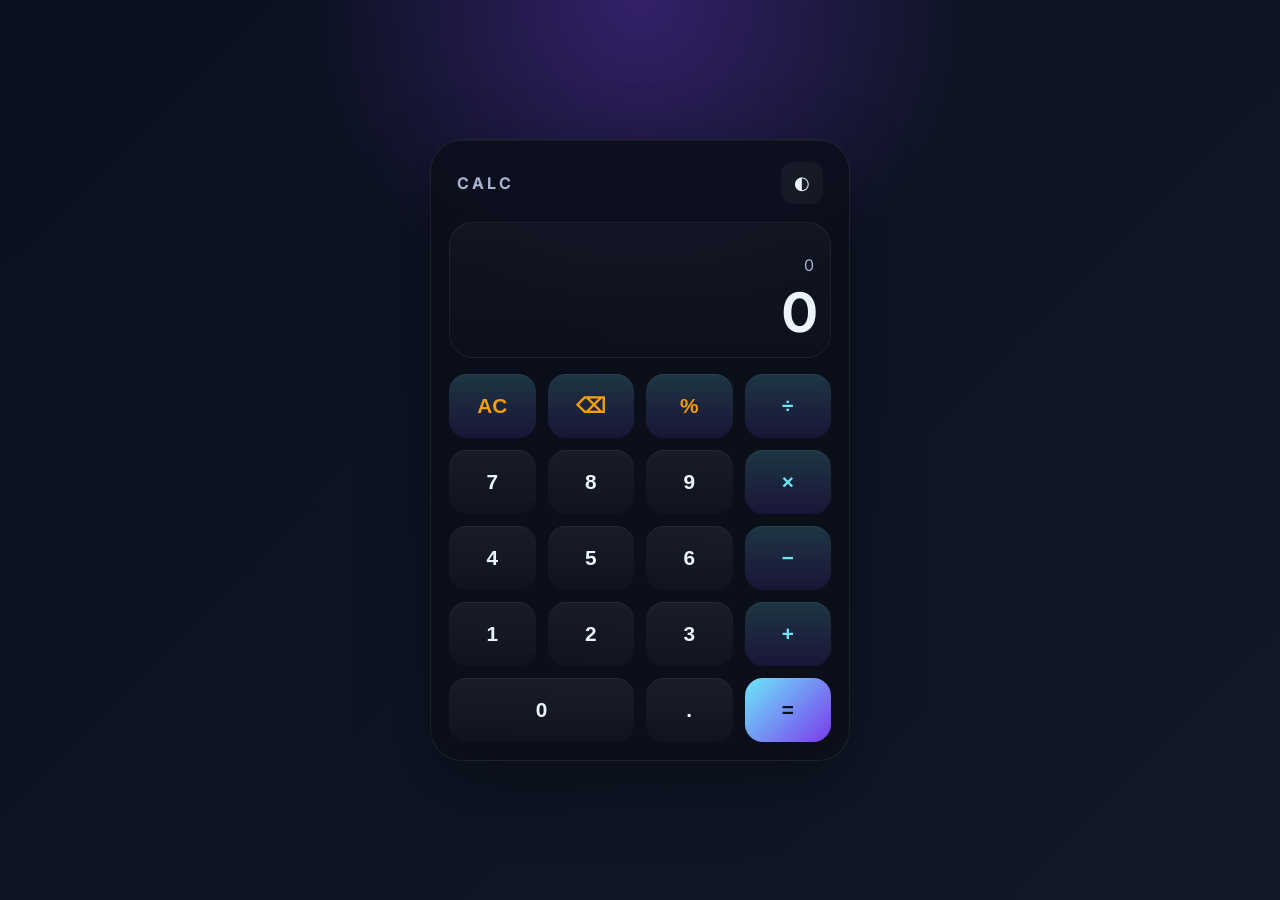
==== index.html @ 8edf2d56 "Move calculator files to repository root Co-authored-by: Copilot <223556219+Copilot@users.noreply.gi" ====
<!DOCTYPE html>
<html lang="en">
  <head>
    <meta charset="UTF-8" />
    <meta name="viewport" content="width=device-width, initial-scale=1.0" />
    <title>Modern Calculator</title>
    <link rel="preconnect" href="https://fonts.googleapis.com" />
    <link rel="preconnect" href="https://fonts.gstatic.com" crossorigin />
    <link href="https://fonts.googleapis.com/css2?family=Inter:wght@400;500;600;700;800&display=swap" rel="stylesheet" />
    <link rel="stylesheet" href="styles.css" />
  </head>
  <body>
    <div class="app-shell">
      <div class="calculator">
        <div class="topbar">
          <div class="brand">Calc</div>
          <button class="theme-toggle" aria-label="Toggle theme">◐</button>
        </div>

        <div class="display-panel">
          <div id="expression" class="expression">0</div>
          <div id="result" class="result">0</div>
        </div>

        <div class="keypad">
          <button class="key action" data-action="clear">AC</button>
          <button class="key action" data-action="delete">⌫</button>
          <button class="key action" data-action="percent">%</button>
          <button class="key operator" data-value="/">÷</button>

          <button class="key number" data-value="7">7</button>
          <button class="key number" data-value="8">8</button>
          <button class="key number" data-value="9">9</button>
          <button class="key operator" data-value="*">×</button>

          <button class="key number" data-value="4">4</button>
          <button class="key number" data-value="5">5</button>
          <button class="key number" data-value="6">6</button>
          <button class="key operator" data-value="-">−</button>

          <button class="key number" data-value="1">1</button>
          <button class="key number" data-value="2">2</button>
          <button class="key number" data-value="3">3</button>
          <button class="key operator" data-value="+">+</button>

          <button class="key number wide" data-value="0">0</button>
          <button class="key number" data-value=".">.</button>
          <button class="key equals" data-action="equals">=</button>
        </div>
      </div>
    </div>

    <script src="script.js"></script>
  </body>
</html>
---- styles.css ----
:root {
  --bg-1: #0b1020;
  --bg-2: #111827;
  --panel: rgba(13, 18, 32, 0.8);
  --panel-alt: rgba(22, 29, 48, 0.9);
  --surface: rgba(255, 255, 255, 0.04);
  --surface-strong: rgba(255, 255, 255, 0.08);
  --text: #edf2ff;
  --muted: #a8b3cf;
  --primary: #6ee7f9;
  --primary-2: #7c3aed;
  --accent: #34d399;
  --warning: #f59e0b;
  --danger: #f87171;
  --shadow: rgba(0, 0, 0, 0.34);
}

* {
  box-sizing: border-box;
}

html, body {
  margin: 0;
  min-height: 100%;
  height: 100%;
  font-family: 'Inter', sans-serif;
  background: radial-gradient(circle at top, rgba(124, 58, 237, 0.35), transparent 30%),
              linear-gradient(135deg, var(--bg-1), var(--bg-2));
  color: var(--text);
}

body {
  display: grid;
  place-items: center;
  padding: 24px;
}

.app-shell {
  width: min(100%, 420px);
}

.calculator {
  background: rgba(10, 14, 24, 0.8);
  border: 1px solid rgba(255, 255, 255, 0.08);
  border-radius: 32px;
  padding: 22px 18px 18px;
  box-shadow: 0 24px 70px var(--shadow), inset 0 1px 0 rgba(255, 255, 255, 0.04);
  backdrop-filter: blur(18px);
}

.topbar {
  display: flex;
  align-items: center;
  justify-content: space-between;
  margin-bottom: 18px;
  padding: 0 8px;
}

.brand {
  font-size: 1rem;
  font-weight: 700;
  letter-spacing: 0.18em;
  text-transform: uppercase;
  color: var(--muted);
}

.theme-toggle {
  border: none;
  background: var(--surface);
  width: 42px;
  height: 42px;
  border-radius: 12px;
  color: var(--text);
  font-size: 1.1rem;
  cursor: pointer;
  transition: transform 0.2s ease, background 0.2s ease;
}

.theme-toggle:hover {
  transform: translateY(-1px);
  background: var(--surface-strong);
}

.display-panel {
  background: linear-gradient(180deg, rgba(255,255,255,0.03), rgba(255,255,255,0.01));
  border: 1px solid rgba(255,255,255,0.06);
  border-radius: 24px;
  padding: 18px 16px 14px;
  margin-bottom: 16px;
  min-height: 136px;
  display: flex;
  flex-direction: column;
  justify-content: flex-end;
  align-items: flex-end;
  gap: 8px;
  text-align: right;
}

.expression {
  font-size: 1rem;
  color: var(--muted);
  min-height: 1.2em;
  word-break: break-all;
}

.result {
  font-size: clamp(2.2rem, 6vw, 3.4rem);
  line-height: 1.1;
  font-weight: 700;
  letter-spacing: -0.06em;
  overflow-wrap: anywhere;
}

.keypad {
  display: grid;
  grid-template-columns: repeat(4, minmax(0, 1fr));
  gap: 12px;
}

.key {
  border: none;
  border-radius: 18px;
  min-height: 64px;
  font-size: 1.3rem;
  font-weight: 600;
  color: var(--text);
  background: linear-gradient(180deg, rgba(255,255,255,0.06), rgba(255,255,255,0.02));
  box-shadow: inset 0 1px 0 rgba(255,255,255,0.06);
  cursor: pointer;
  transition: transform 0.15s ease, filter 0.2s ease;
}

.key:hover {
  filter: brightness(1.08);
}

.key:active {
  transform: scale(0.98);
}

.key.number {
  background: linear-gradient(180deg, rgba(255,255,255,0.06), rgba(255,255,255,0.025));
}

.key.operator,
.key.action {
  background: linear-gradient(180deg, rgba(110, 231, 249, 0.18), rgba(124, 58, 237, 0.14));
}

.key.operator {
  color: var(--primary);
}

.key.action {
  color: var(--warning);
}

.key.equals {
  background: linear-gradient(135deg, var(--primary), var(--primary-2));
  color: #07111f;
  font-weight: 800;
}

.key.wide {
  grid-column: span 2;
}

body.light {
  --bg-1: #e9efff;
  --bg-2: #cfe3ff;
  --panel: rgba(255, 255, 255, 0.64);
  --panel-alt: rgba(255, 255, 255, 0.78);
  --surface: rgba(15, 23, 42, 0.05);
  --surface-strong: rgba(15, 23, 42, 0.08);
  --text: #0f172a;
  --muted: #475569;
  --primary: #2563eb;
  --primary-2: #7c3aed;
  --accent: #16a34a;
  --warning: #b45309;
  --danger: #dc2626;
  --shadow: rgba(79, 70, 229, 0.12);
}

body.light .calculator {
  background: rgba(255, 255, 255, 0.62);
}

body.light .key {
  background: rgba(15, 23, 42, 0.04);
}
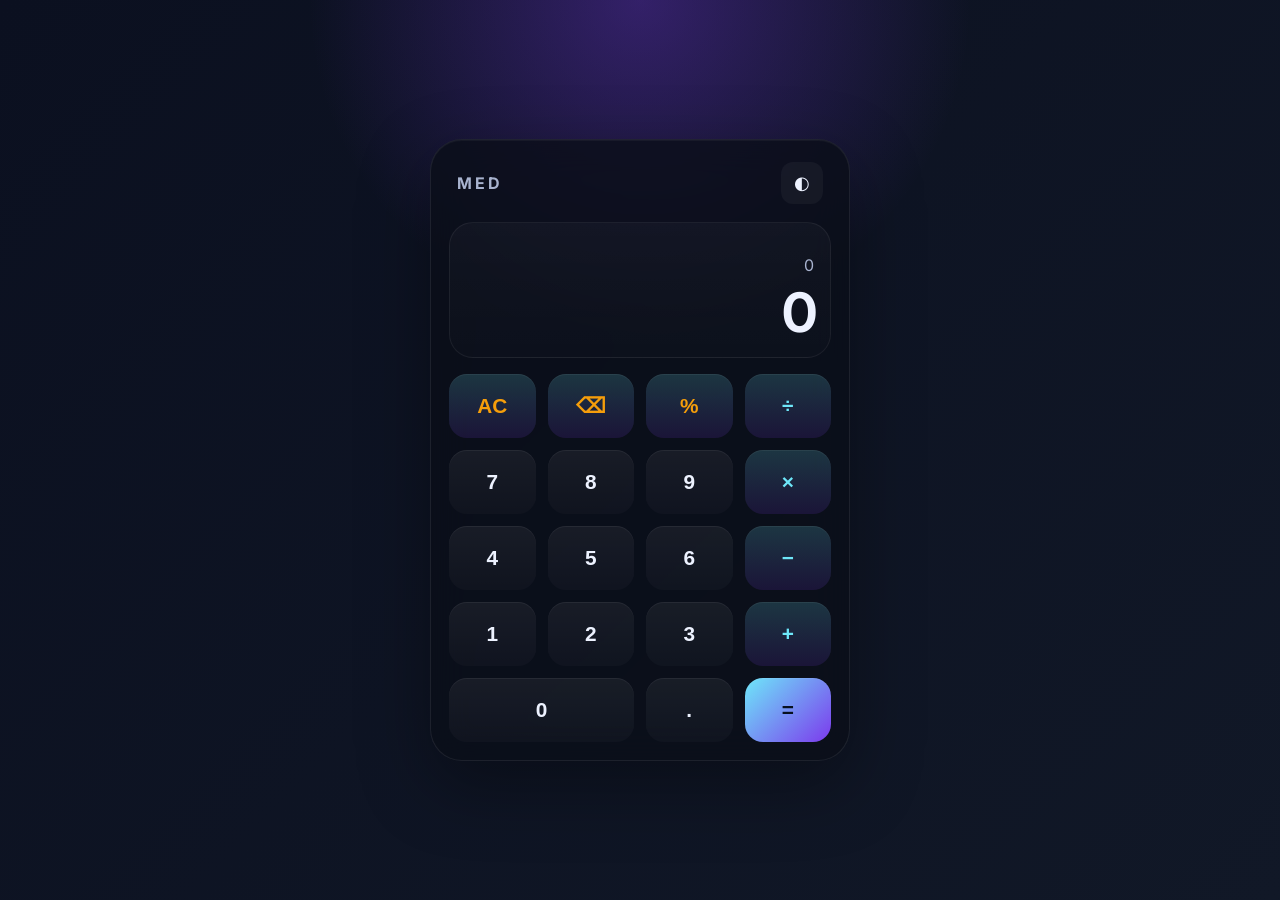
==== commit 77a6564b: "Update calculator brand to MED Co-authored-by: Copilot <223556219+Copilot@users.noreply.github.com>" ====
--- a/index.html
+++ b/index.html
@@ -13,7 +13,7 @@
     <div class="app-shell">
       <div class="calculator">
         <div class="topbar">
-          <div class="brand">Calc</div>
+          <div class="brand">MED</div>
           <button class="theme-toggle" aria-label="Toggle theme">◐</button>
         </div>
 
